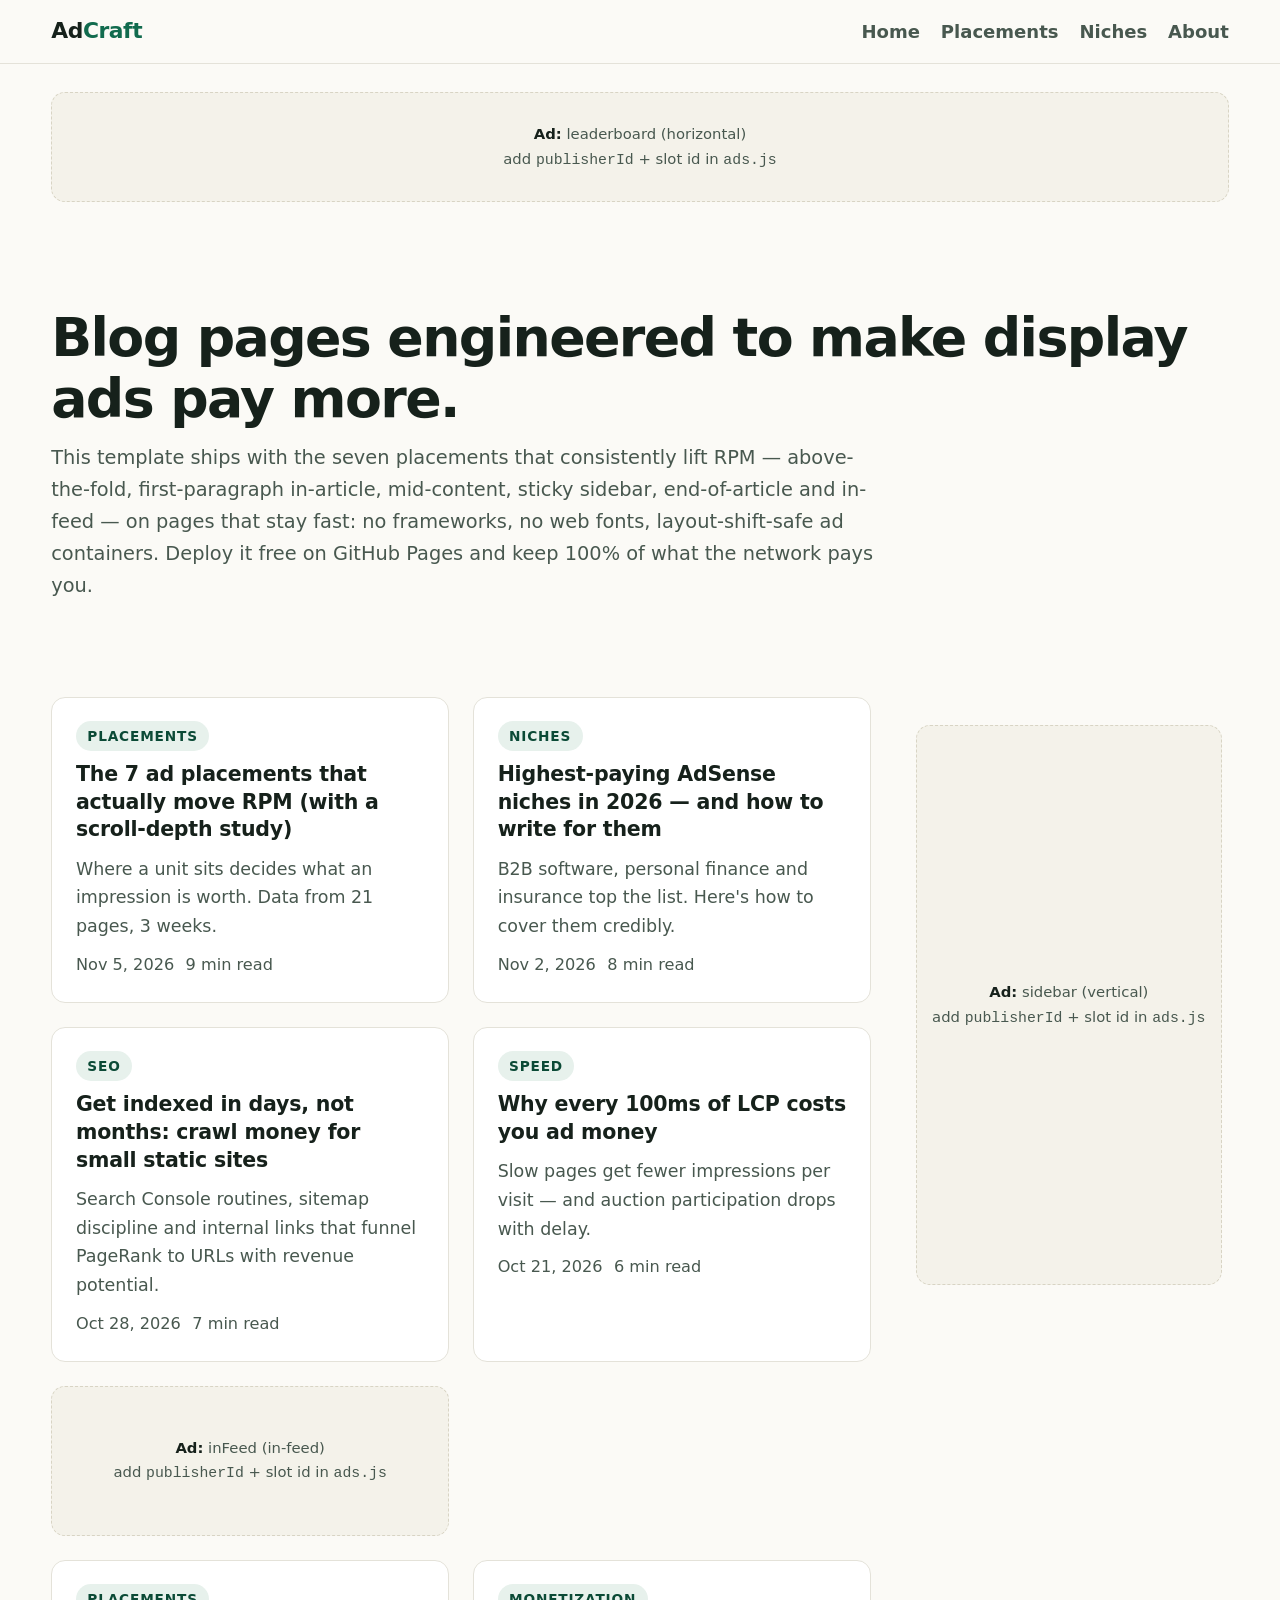
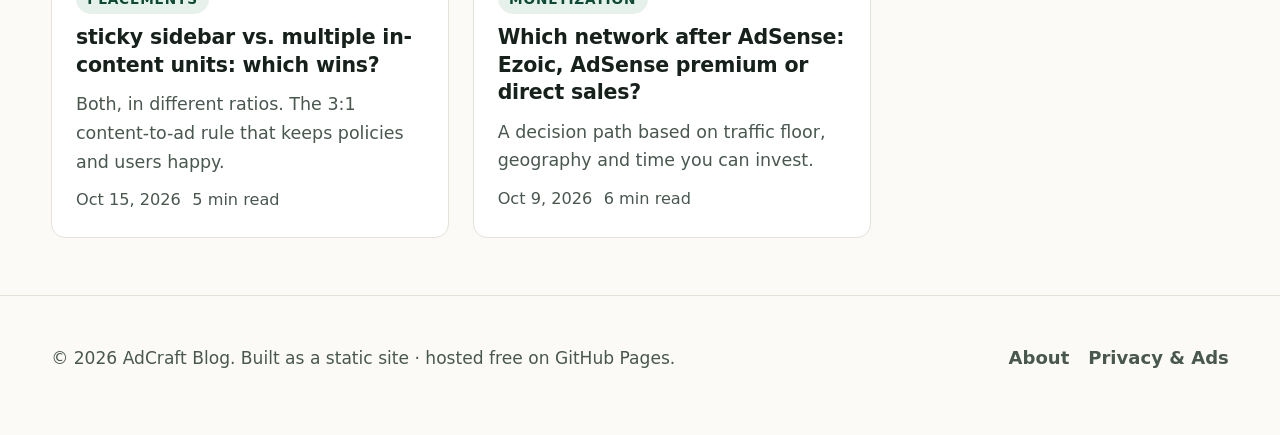
==== index.html @ e6ea4dbc "feat: monetization-optimized static blog for GitHub Pages - 7 RPM-tuned ad placements (leaderboard, " ====
<!DOCTYPE html>
<html lang="en">
<head>
  <meta charset="utf-8">
  <meta name="viewport" content="width=device-width, initial-scale=1">
  <title>AdCraft Blog — earn more from every page view</title>
  <meta name="description" content="A lean, fast static blog tuned for display-ad revenue: proven ad placements, Core Web Vitals discipline, and SEO built in. Free hosting on GitHub Pages.">
  <meta name="robots" content="index, follow">
  <!-- Canonical set to the live Pages URL (update if you fork or use a custom domain). -->
  <link rel="canonical" href="https://runnerchhotu-maker.github.io/ads-blog/">

  <meta property="og:type" content="website">
  <meta property="og:title" content="AdCraft Blog — earn more from every page view">
  <meta property="og:description" content="Proven ad placements, Web Vitals discipline, and SEO built in — deployed free on GitHub Pages.">
  <meta name="twitter:card" content="summary_large_image">

  <link rel="icon" href="data:image/svg+xml,%3Csvg xmlns='http://www.w3.org/2000/svg' viewBox='0 0 100 100'%3E%3Crect width='100' height='100' rx='22' fill='%23116b4e'/%3E%3Ctext x='50' y='72' font-size='58' text-anchor='middle' fill='white' font-family='sans-serif'%3EA%3C/text%3E%3C/svg%3E">
  <link rel="stylesheet" href="assets/css/style.css">
  <script defer src="assets/js/ads.js"></script>
  <script defer src="assets/js/main.js"></script>
</head>
<body>
  <a class="skip-link" href="#main">Skip to content</a>

  <header class="site-header">
    <div class="wrap">
      <a class="brand" href="index.html">Ad<span>Craft</span></a>
      <nav aria-label="Primary">
        <ul>
          <li><a href="index.html">Home</a></li>
          <li><a href="posts/where-to-place-ads.html">Placements</a></li>
          <li><a href="posts/highest-paying-adsense-niches.html">Niches</a></li>
          <li><a href="about.html">About</a></li>
        </ul>
      </nav>
    </div>
  </header>

  <main id="main">
    <!-- AD #1 · leaderboard. Highest-visibility slot without pushing content down. -->
    <div class="wrap">
      <div class="ad-slot" data-slot="leaderboard" data-format="horizontal"></div>
    </div>

    <section class="hero wrap">
      <h1>Blog pages engineered to make display ads pay more.</h1>
      <p>
        This template ships with the seven placements that consistently lift RPM —
        above-the-fold, first-paragraph in-article, mid-content, sticky sidebar,
        end-of-article and in-feed — on pages that stay fast: no frameworks, no web
        fonts, layout-shift-safe ad containers. Deploy it free on GitHub Pages and
        keep 100% of what the network pays you.
      </p>
    </section>

    <div class="wrap layout">
      <div class="content">
        <h2 class="sr-only">Latest posts</h2>
        <div class="post-grid">
          <a class="card" href="posts/where-to-place-ads.html">
            <span class="tag">Placements</span>
            <h3>The 7 ad placements that actually move RPM (with a scroll-depth study)</h3>
            <p>Where a unit sits decides what an impression is worth. Data from 21 pages, 3 weeks.</p>
            <span class="meta"><time datetime="2026-11-05">Nov 5, 2026</time><span>9 min read</span></span>
          </a>
          <a class="card" href="posts/highest-paying-adsense-niches.html">
            <span class="tag">Niches</span>
            <h3>Highest-paying AdSense niches in 2026 — and how to write for them</h3>
            <p>B2B software, personal finance and insurance top the list. Here's how to cover them credibly.</p>
            <span class="meta"><time datetime="2026-11-02">Nov 2, 2026</time><span>8 min read</span></span>
          </a>
          <a class="card" href="posts/crawl-money.html">
            <span class="tag">SEO</span>
            <h3>Get indexed in days, not months: crawl money for small static sites</h3>
            <p>Search Console routines, sitemap discipline and internal links that funnel PageRank to URLs with revenue potential.</p>
            <span class="meta"><time datetime="2026-10-28">Oct 28, 2026</time><span>7 min read</span></span>
          </a>
          <a class="card" href="posts/crawl-money.html">
            <span class="tag">Speed</span>
            <h3>Why every 100ms of LCP costs you ad money</h3>
            <p>Slow pages get fewer impressions per visit — and auction participation drops with delay.</p>
            <span class="meta"><time datetime="2026-10-21">Oct 21, 2026</time><span>6 min read</span></span>
          </a>
        </div>

        <!-- AD #7 · in-feed. Blends into the card stream; strong on mobile. -->
        <div class="post-grid" style="margin-top:1.25rem;">
          <div class="ad-slot" data-slot="inFeed" data-format="in-feed"></div>
        </div>

        <div class="post-grid" style="margin-top:1.25rem;">
          <a class="card" href="posts/where-to-place-ads.html">
            <span class="tag">Placements</span>
            <h3> sticky sidebar vs. multiple in-content units: which wins?</h3>
            <p>Both, in different ratios. The 3:1 content-to-ad rule that keeps policies and users happy.</p>
            <span class="meta"><time datetime="2026-10-15">Oct 15, 2026</time><span>5 min read</span></span>
          </a>
          <a class="card" href="posts/highest-paying-adsense-niches.html">
            <span class="tag">Monetization</span>
            <h3>Which network after AdSense: Ezoic, AdSense premium or direct sales?</h3>
            <p>A decision path based on traffic floor, geography and time you can invest.</p>
            <span class="meta"><time datetime="2026-10-09">Oct 9, 2026</time><span>6 min read</span></span>
          </a>
        </div>
      </div>

      <aside class="sidebar" aria-label="Sidebar">
        <div class="sidebar-inner">
          <!-- AD #4 · sticky vertical. Best viewability in the whole layout → top RPM. -->
          <div class="ad-slot" data-slot="sidebar" data-format="vertical"></div>
        </div>
      </aside>
    </div>
  </main>

  <footer class="site-footer">
    <div class="wrap">
      <p>© <span id="year">2026</span> AdCraft Blog. Built as a static site · hosted free on GitHub Pages.</p>
      <nav aria-label="Footer">
        <ul>
          <li><a href="about.html">About</a></li>
          <li><a href="privacy.html">Privacy &amp; Ads</a></li>
        </ul>
      </nav>
    </div>
  </footer>
</body>
</html>
---- assets/css/style.css ----
/* ============================================================
   ads-blog — high-RPM static blog theme for GitHub Pages
   Zero frameworks, zero web fonts, ~8KB. Fast pages = higher RPM.
   ============================================================ */

:root {
  --ink: #16211b;
  --ink-soft: #48584f;
  --paper: #fbfaf6;
  --card: #ffffff;
  --line: #e4e2d9;
  --accent: #116b4e;
  --accent-ink: #0b4a36;
  --ad-bg: #f4f2ea;
  --ad-line: #d8d4c4;
  --radius: 14px;
  --measure: 68ch;
}

* { box-sizing: border-box; }

html {
  font-family: ui-sans-serif, system-ui, "Segoe UI", Roboto, Helvetica, Arial, sans-serif;
  font-size: clamp(16px, 1.05vw + 12.5px, 19px);
  line-height: 1.65;
  color: var(--ink);
  background: var(--paper);
  scroll-behavior: smooth;
}

body {
  margin: 0;
  min-height: 100dvh;
  display: flex;
  flex-direction: column;
}

main { flex: 1; }

img { max-width: 100%; height: auto; border-radius: var(--radius); }

a { color: var(--accent); text-underline-offset: 3px; }
a:hover { color: var(--accent-ink); }

/* ---------- Header / nav ---------- */
.site-header {
  position: sticky;
  top: 0;
  z-index: 20;
  background: rgba(251, 250, 246, 0.92);
  backdrop-filter: blur(8px);
  border-bottom: 1px solid var(--line);
}

.site-header .wrap,
.wrap {
  width: min(1180px, 92vw);
  margin-inline: auto;
}

.site-header .wrap {
  display: flex;
  align-items: center;
  justify-content: space-between;
  gap: 1rem;
  padding-block: 0.7rem;
}

.brand {
  font-weight: 800;
  letter-spacing: -0.02em;
  text-decoration: none;
  color: var(--ink);
  font-size: 1.15rem;
}
.brand span { color: var(--accent); }

nav ul {
  display: flex;
  gap: 1.1rem;
  list-style: none;
  margin: 0;
  padding: 0;
}
nav a { text-decoration: none; color: var(--ink-soft); font-weight: 600; font-size: 0.95rem; }
nav a:hover, nav a[aria-current="page"] { color: var(--accent-ink); }

/* ---------- Hero ---------- */
.hero {
  padding-block: clamp(2rem, 6vw, 4rem);
}
.hero h1 {
  font-size: clamp(1.9rem, 4.2vw, 3.2rem);
  line-height: 1.15;
  letter-spacing: -0.03em;
  margin: 0 0 0.6rem;
}
.hero p {
  color: var(--ink-soft);
  max-width: var(--measure);
  margin: 0;
  font-size: clamp(1.02rem, 1.4vw, 1.2rem);
}

/* ---------- Layout with sticky sidebar ---------- */
.layout {
  display: grid;
  grid-template-columns: minmax(0, 1fr);
  gap: 2rem;
  padding-block: 1rem 3rem;
}

@media (min-width: 1024px) {
  .layout { grid-template-columns: minmax(0, 1fr) 320px; align-items: start; }
}

.content { min-width: 0; }

aside.sidebar { position: relative; }

@media (min-width: 1024px) {
  aside.sidebar > .sidebar-inner { position: sticky; top: 84px; display: grid; gap: 1.5rem; }
}

/* ---------- Post cards / grid ---------- */
.post-grid {
  display: grid;
  grid-template-columns: repeat(auto-fill, minmax(275px, 1fr));
  gap: 1.25rem;
}

.card {
  background: var(--card);
  border: 1px solid var(--line);
  border-radius: var(--radius);
  padding: 1.25rem;
  display: flex;
  flex-direction: column;
  gap: 0.55rem;
  text-decoration: none;
  color: inherit;
  transition: transform 0.18s ease, box-shadow 0.18s ease;
}
.card:hover {
  transform: translateY(-3px);
  box-shadow: 0 10px 30px rgba(20, 40, 30, 0.08);
}

.card h2, .card h3 {
  margin: 0;
  font-size: 1.08rem;
  line-height: 1.35;
  letter-spacing: -0.01em;
}
.card p { margin: 0; color: var(--ink-soft); font-size: 0.92rem; }

.tag {
  display: inline-block;
  font-size: 0.72rem;
  font-weight: 700;
  letter-spacing: 0.06em;
  text-transform: uppercase;
  color: var(--accent-ink);
  background: #e7f1ec;
  border-radius: 999px;
  padding: 0.18rem 0.6rem;
  width: fit-content;
}

.meta {
  color: var(--ink-soft);
  font-size: 0.85rem;
  display: flex;
  gap: 0.6rem;
  flex-wrap: wrap;
}

/* ---------- Article ---------- */
.article-header { padding-block: clamp(1.5rem, 4vw, 3rem) 1rem; }
.article-header h1 {
  font-size: clamp(1.7rem, 3.6vw, 2.7rem);
  line-height: 1.18;
  letter-spacing: -0.025em;
  margin: 0.5rem 0 0.7rem;
}
.article-header .dek { color: var(--ink-soft); font-size: 1.06rem; margin: 0; max-width: var(--measure); }

.prose { max-width: var(--measure); }
.prose h2 { letter-spacing: -0.02em; margin-top: 2.2rem; line-height: 1.25; }
.prose p { margin: 1rem 0; }
.prose ul, .prose ol { padding-left: 1.3rem; }
.prose li { margin-bottom: 0.4rem; }
.prose blockquote {
  margin: 1.5rem 0;
  padding: 0.9rem 1.2rem;
  border-left: 4px solid var(--accent);
  background: #eef4f0;
  border-radius: 0 var(--radius) var(--radius) 0;
}
.prose table { border-collapse: collapse; width: 100%; margin: 1.4rem 0; font-size: 0.95rem; }
.prose th, .prose td { border: 1px solid var(--line); padding: 0.55rem 0.7rem; text-align: left; }
.prose th { background: #f1efe7; }

.callout {
  background: #fdf6e6;
  border: 1px solid #eedeae;
  border-radius: var(--radius);
  padding: 1rem 1.2rem;
  margin: 1.6rem 0;
  font-size: 0.97rem;
}

/* ---------- Ad slots (CLS-safe: heights reserved) ---------- */
.ad-slot {
  display: flex;
  align-items: center;
  justify-content: center;
  background: var(--ad-bg);
  border: 1px dashed var(--ad-line);
  border-radius: var(--radius);
  overflow: hidden;
  margin: 1.5rem auto;
  text-align: center;
}

.ad-slot[data-format="horizontal"] { min-height: 110px; }
.ad-slot[data-format="in-article"] { min-height: 260px; max-width: 760px; }
.ad-slot[data-format="vertical"]   { min-height: 560px; }
.ad-slot[data-format="in-feed"]    { min-height: 150px; margin: 0; }
.ad-slot[data-format="footer"]     { min-height: 100px; }

@media (max-width: 599px) {
  .ad-slot[data-format="vertical"] { min-height: 320px; }
  .ad-slot[data-format="in-article"] { min-height: 240px; }
  .ad-slot[data-format="horizontal"] { min-height: 100px; }
}

/* Filled slots lose the dashed placeholder look and become invisible containers */
.ad-slot.filled {
  border-style: none;
  background: transparent;
  min-height: 0;
}
.ad-slot.filled ins.adsbygoogle { display: block; }

.ad-note {
  font-size: 0.78rem;
  color: var(--ink-soft);
  padding: 0.5rem 0.8rem;
}
.ad-note strong { color: var(--ink); }

/* ---------- Related / footer ---------- */
.related { padding-block: 2rem 3rem; }
.related h2 { letter-spacing: -0.02em; }

.site-footer {
  border-top: 1px solid var(--line);
  padding-block: 1.6rem 2.4rem;
  color: var(--ink-soft);
  font-size: 0.9rem;
}
.site-footer .wrap {
  display: flex;
  flex-wrap: wrap;
  gap: 0.8rem 1.5rem;
  align-items: center;
  justify-content: space-between;
}
.site-footer nav ul { gap: 1rem; }

/* ---------- Misc ---------- */
.skip-link {
  position: absolute;
  left: -999px;
  top: 0;
  background: var(--ink);
  color: #fff;
  padding: 0.5rem 1rem;
  border-radius: 0 0 var(--radius) 0;
}
.skip-link:focus { left: 0; }

.sr-only {
  position: absolute;
  width: 1px; height: 1px;
  overflow: hidden;
  clip: rect(0 0 0 0);
  white-space: nowrap;
}

@media (prefers-reduced-motion: reduce) {
  html { scroll-behavior: auto; }
  .card { transition: none; }
}
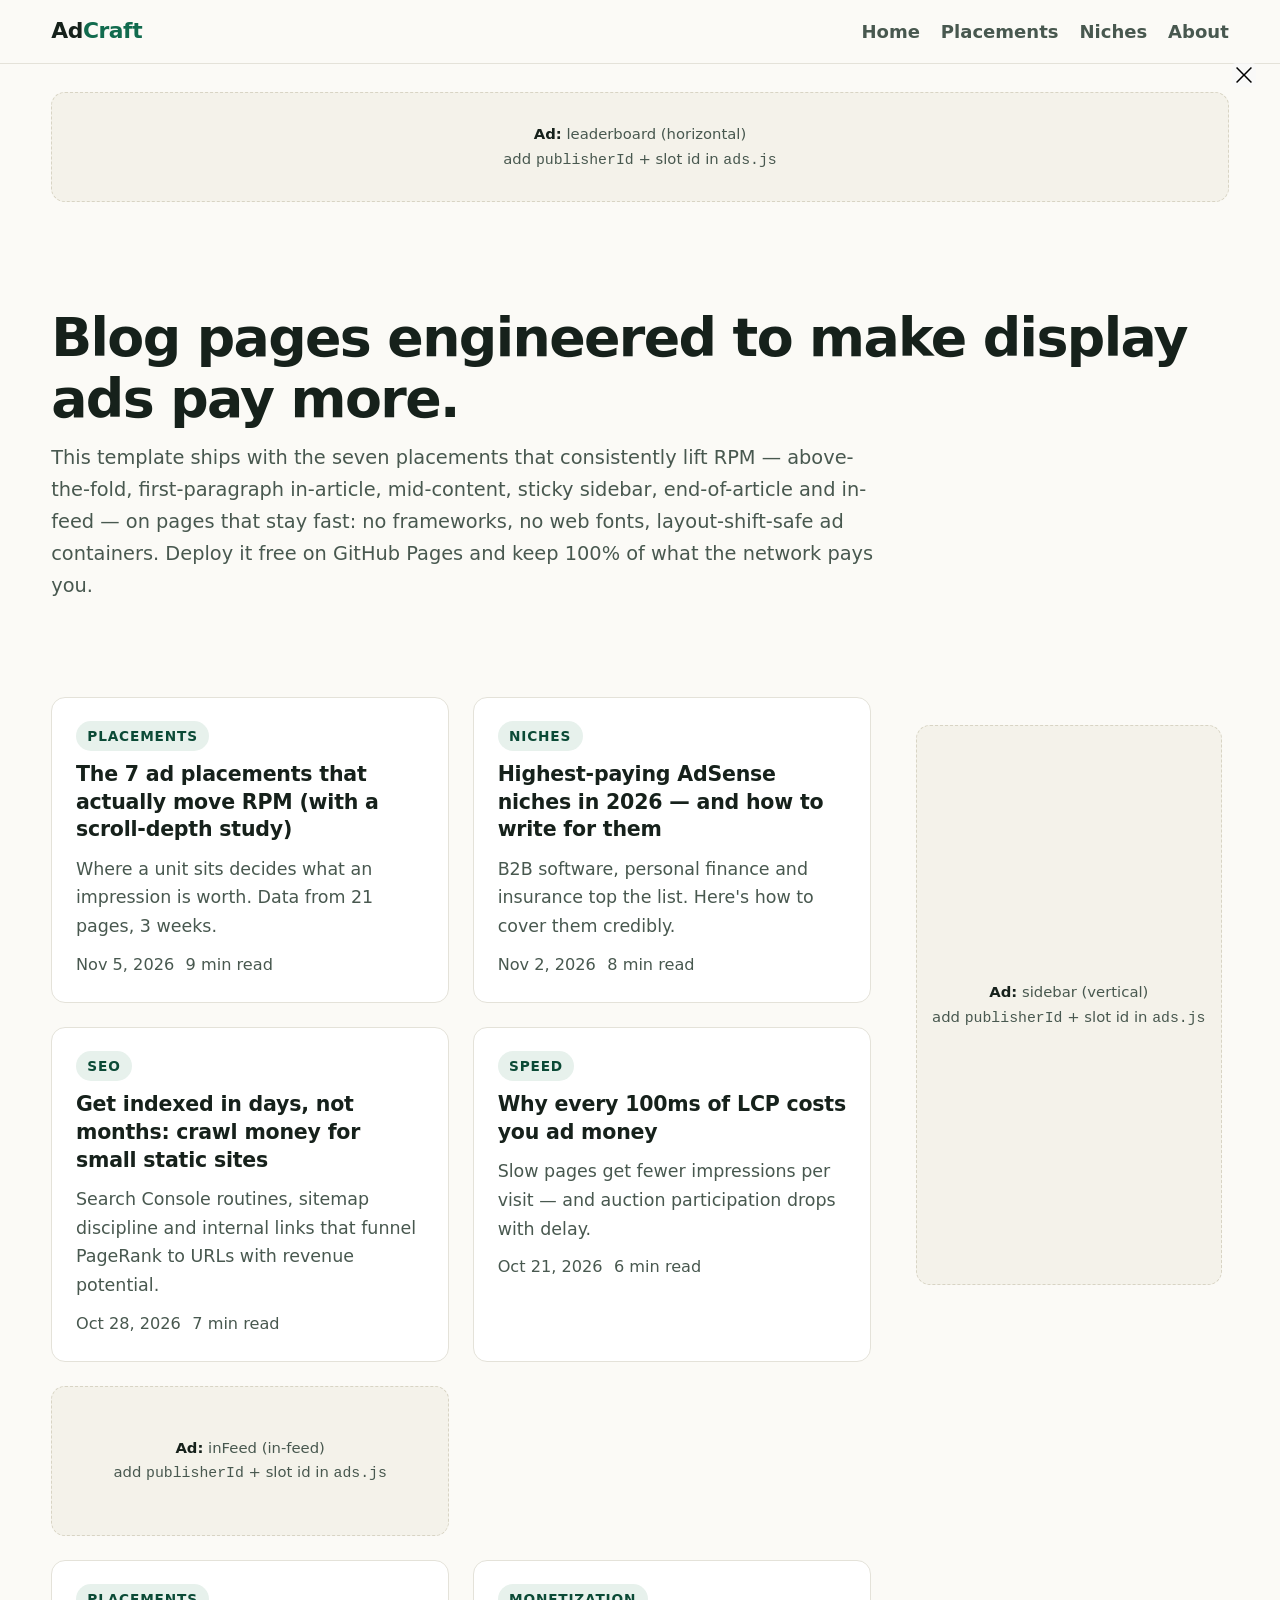
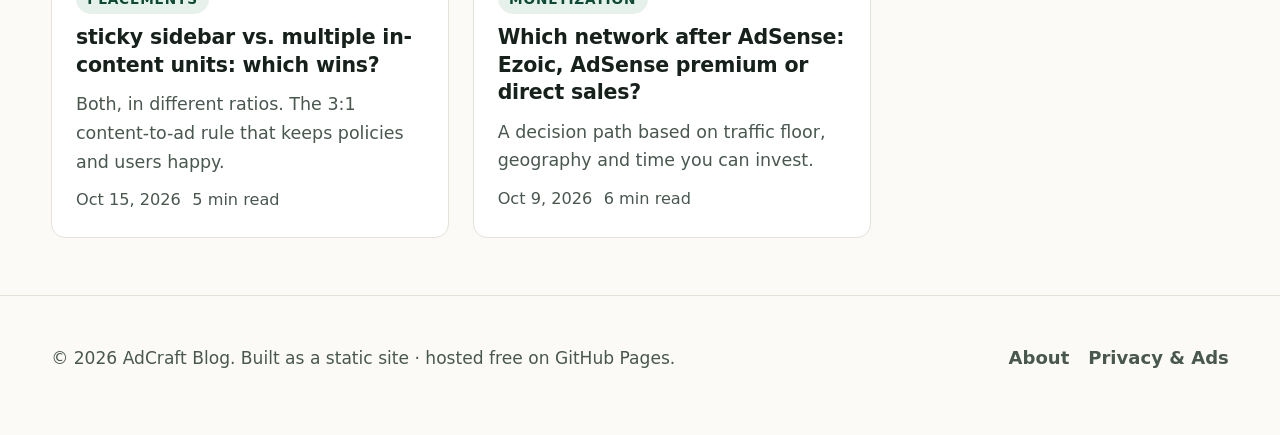
==== commit 0ff32334: "feat: integrate A-ADS unit 2461362 as config-switchable sticky overlay; disclose network in privacy " ====
--- a/index.html
+++ b/index.html
@@ -7,7 +7,7 @@
   <meta name="description" content="A lean, fast static blog tuned for display-ad revenue: proven ad placements, Core Web Vitals discipline, and SEO built in. Free hosting on GitHub Pages.">
   <meta name="robots" content="index, follow">
   <!-- Canonical set to the live Pages URL (update if you fork or use a custom domain). -->
-  <link rel="canonical" href="https://runnerchhotu-maker.github.io/ads-blog/">
+  <link rel="canonical" href="https://tgi860324-creator.github.io/ads-blog/">
 
   <meta property="og:type" content="website">
   <meta property="og:title" content="AdCraft Blog — earn more from every page view">
@@ -18,6 +18,7 @@
   <link rel="stylesheet" href="assets/css/style.css">
   <script defer src="assets/js/ads.js"></script>
   <script defer src="assets/js/main.js"></script>
+  <script defer src="assets/js/aads-sticky.js"></script>
 </head>
 <body>
   <a class="skip-link" href="#main">Skip to content</a>
